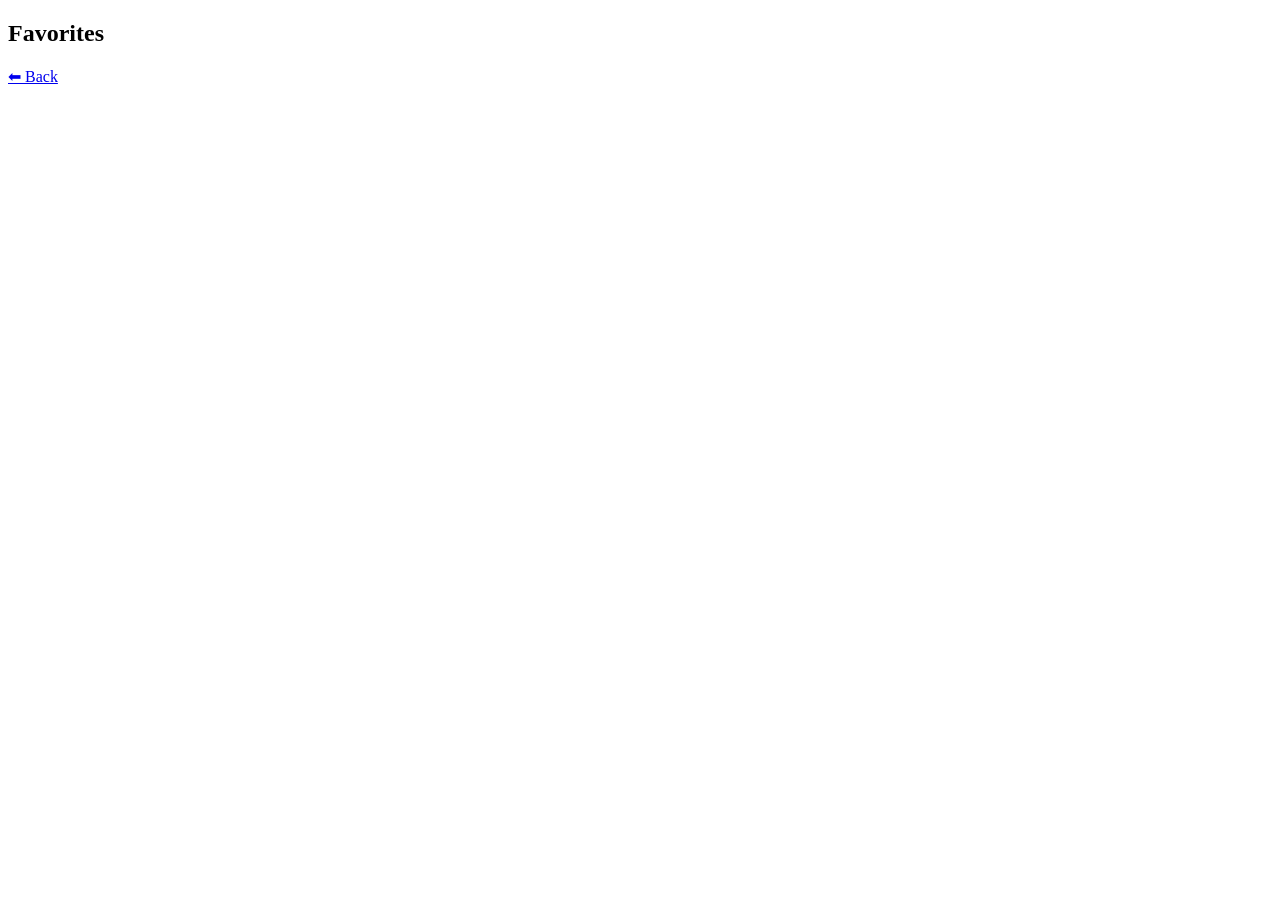
==== favorite.html @ ff2cd1d8 "Add files via upload" ====
<!DOCTYPE html>
<html lang="en">
<head>
  <meta charset="UTF-8">
  <title>Favorites</title>
  <link rel="stylesheet" href="movie.css">
</head>

<body>

  <nav class="navbar">
    <h1>Favorites</h1>
    <a href="index.html">⬅ Back</a>
  </nav>

  <div class="movie-container" id="favoritesContainer">
    <!-- Favorites will appear here -->
  </div>

  <script src="MovieApp.js"></script>
</body>
</html>
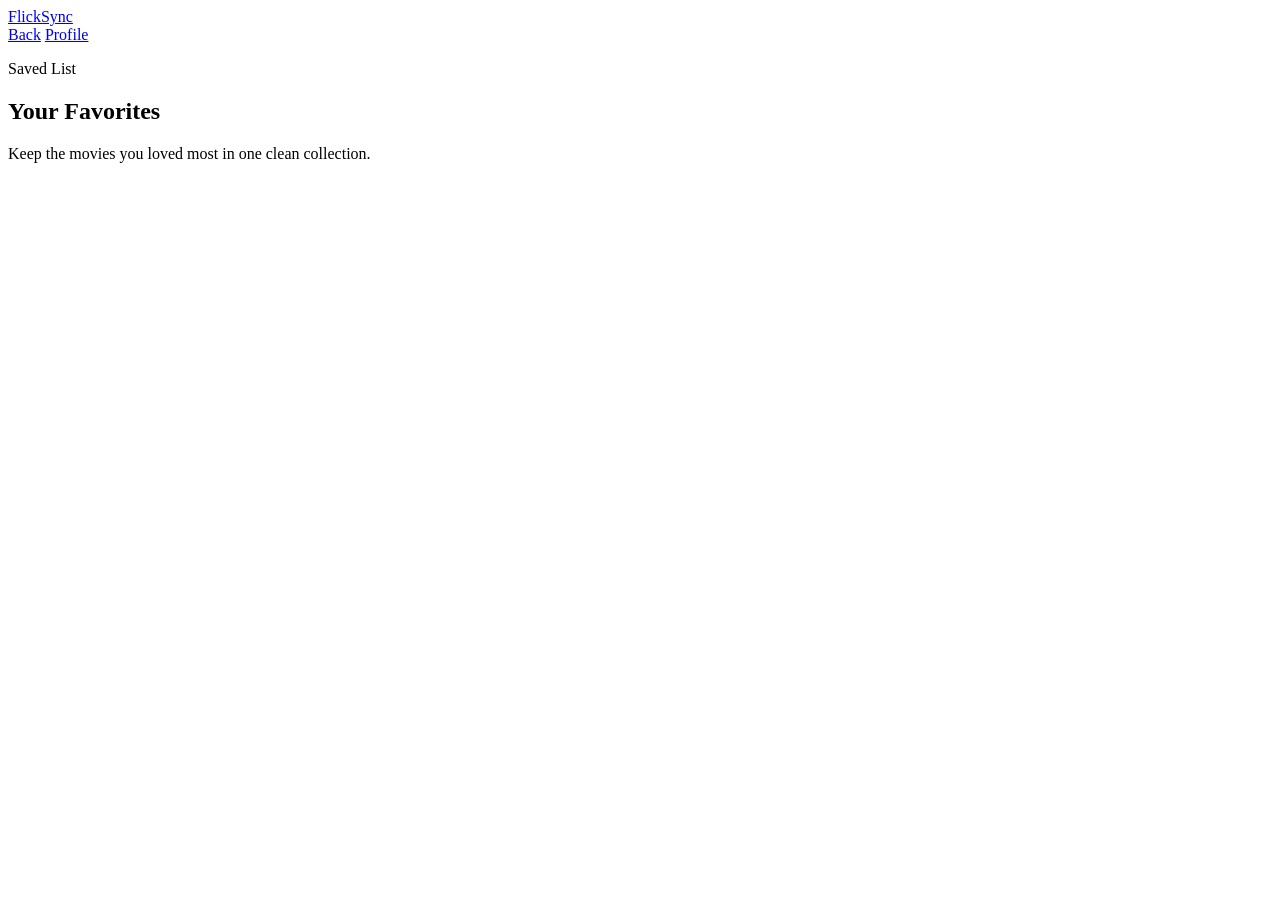
==== commit b4e3e65b: "Add files via upload" ====
--- a/favorite.html
+++ b/favorite.html
@@ -1,22 +1,37 @@
 <!DOCTYPE html>
 <html lang="en">
 <head>
-  <meta charset="UTF-8">
-  <title>Favorites</title>
-  <link rel="stylesheet" href="movie.css">
+ <meta charset="UTF-8">
+ <meta name="viewport" content="width=device-width, initial-scale=1.0">
+ <title>Favorites | FlickSync</title>
+ <link rel="stylesheet" href="movie.css">
 </head>
+<body>
+ <header class="site-header">
+   <nav class="navbar">
+     <a href="index.html" class="brand" aria-label="FlickSync home">
+       <span class="logo">FlickSync</span>
+     </a>
+     <div class="nav-actions">
+       <a href="index.html" class="nav-link">Back</a>
+       <a href="profile.html" class="profile-btn">Profile</a>
+     </div>
+   </nav>
+ </header>
 
-<body>
+ <main class="page-shell">
+   <section class="page-intro">
+     <p class="eyebrow">Saved List</p>
+     <h1>Your Favorites</h1>
+     <p class="hero-text">Keep the movies you loved most in one clean collection.</p>
+   </section>
 
-  <nav class="navbar">
-    <h1>Favorites</h1>
-    <a href="index.html">⬅ Back</a>
-  </nav>
+   <section class="content-section">
+     <div class="movie-container" id="favoritesContainer">
+     </div>
+   </section>
+ </main>
 
-  <div class="movie-container" id="favoritesContainer">
-    <!-- Favorites will appear here -->
-  </div>
-
-  <script src="MovieApp.js"></script>
+ <script src="MovieApp.js"></script>
 </body>
-</html>+</html>
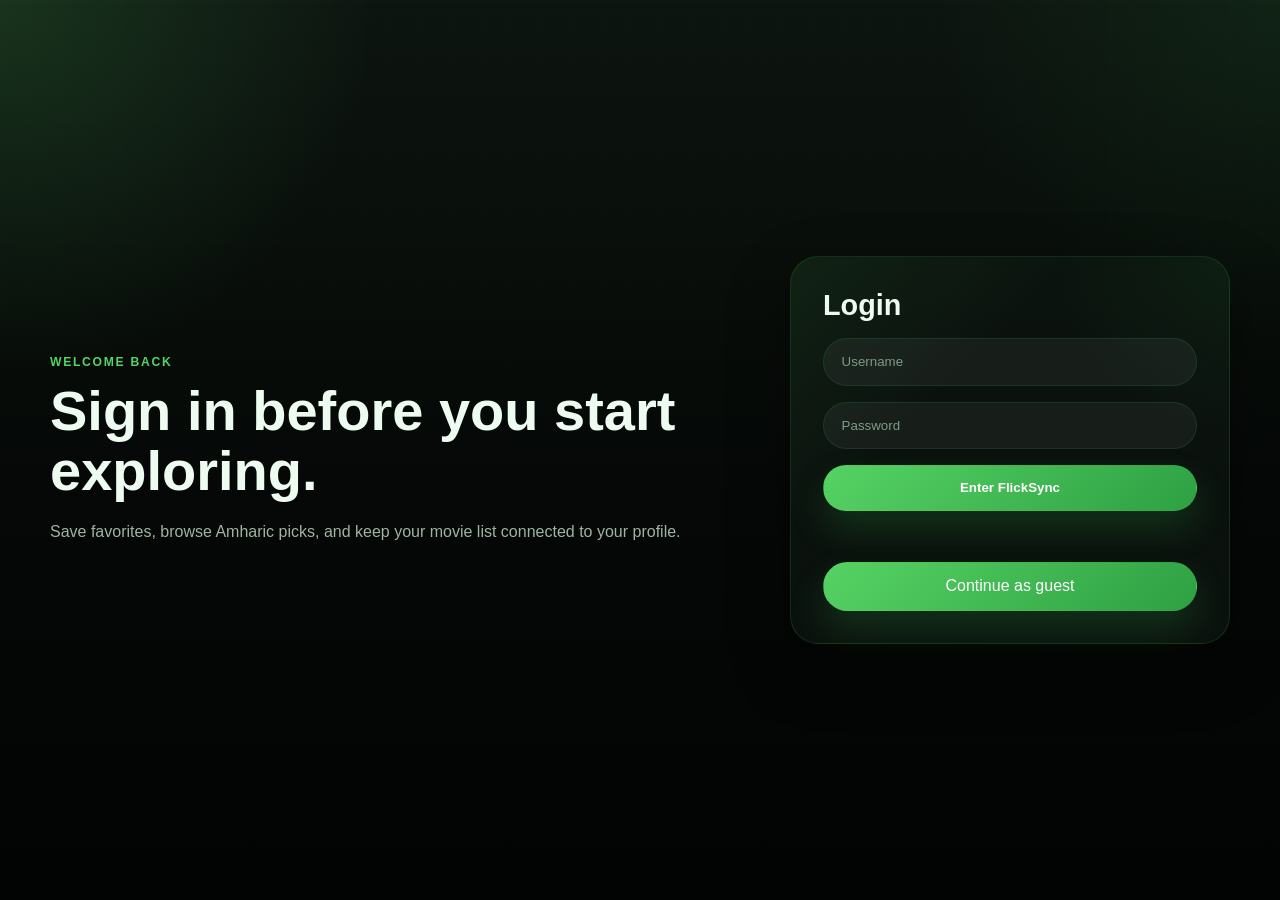
==== commit 0b2e9509: "Finalize FlickSync static movie app" ====
--- a/favorite.html
+++ b/favorite.html
@@ -1,37 +1,53 @@
-<!DOCTYPE html>
-<html lang="en">
-<head>
- <meta charset="UTF-8">
- <meta name="viewport" content="width=device-width, initial-scale=1.0">
- <title>Favorites | FlickSync</title>
- <link rel="stylesheet" href="movie.css">
-</head>
-<body>
- <header class="site-header">
-   <nav class="navbar">
-     <a href="index.html" class="brand" aria-label="FlickSync home">
-       <span class="logo">FlickSync</span>
-     </a>
-     <div class="nav-actions">
-       <a href="index.html" class="nav-link">Back</a>
-       <a href="profile.html" class="profile-btn">Profile</a>
-     </div>
-   </nav>
- </header>
-
- <main class="page-shell">
-   <section class="page-intro">
-     <p class="eyebrow">Saved List</p>
-     <h1>Your Favorites</h1>
-     <p class="hero-text">Keep the movies you loved most in one clean collection.</p>
-   </section>
-
-   <section class="content-section">
-     <div class="movie-container" id="favoritesContainer">
-     </div>
-   </section>
- </main>
-
- <script src="MovieApp.js"></script>
-</body>
-</html>
+<!DOCTYPE html>
+<html lang="en">
+<head>
+  <meta charset="UTF-8">
+  <meta name="viewport" content="width=device-width, initial-scale=1.0">
+  <title>Favorites - FlickSync</title>
+  <link rel="stylesheet" href="Moviegdg.css">
+</head>
+<body>
+
+<header class="site-header">
+  <nav class="navbar">
+    <a href="index.html" class="brand"><span class="logo">FlickSync</span></a>
+    <div class="nav-actions">
+      <a href="index.html" class="nav-link">Home</a>
+      <a href="watchlist.html" class="nav-link">Watchlist</a>
+      <a href="profile.html" class="profile-btn">Profile</a>
+      <button id="logoutBtn" class="nav-link" type="button">Logout</button>
+    </div>
+  </nav>
+</header>
+
+<main class="page-shell">
+  <section class="page-intro favorites-hero">
+    <div>
+      <p class="eyebrow">Saved Collection</p>
+      <h1>Your Favorites</h1>
+      <p class="hero-text">See exactly what you saved, when you saved it, and which genres define your list.</p>
+    </div>
+    <div class="favorites-summary" id="favoritesSummary">
+      <article class="hero-stat">
+        <span class="stat-value" id="favoritesCount">0</span>
+        <span class="stat-label">Saved titles</span>
+      </article>
+      <article class="hero-stat">
+        <span class="stat-value" id="favoriteTopGenre">None yet</span>
+        <span class="stat-label">Top genre</span>
+      </article>
+      <article class="hero-stat">
+        <span class="stat-value" id="favoriteLatest">-</span>
+        <span class="stat-label">Latest saved</span>
+      </article>
+    </div>
+  </section>
+
+  <section class="content-section">
+    <div class="favorites-grid" id="favoritesContainer"></div>
+  </section>
+</main>
+
+<script src="MovieApp.js"></script>
+</body>
+</html>
--- a/Moviegdg.css
+++ b/Moviegdg.css
@@ -0,0 +1,1008 @@
+* {
+  margin: 0;
+  padding: 0;
+  box-sizing: border-box;
+}
+
+:root {
+  --bg: #050806;
+  --bg-soft: #0d1510;
+  --surface: rgba(13, 20, 16, 0.92);
+  --surface-strong: #101712;
+  --surface-hover: #16211a;
+  --text: #eefbf0;
+  --muted: #9fb5a2;
+  --line: rgba(46, 160, 67, 0.2);
+  --accent: #2ea043;
+  --accent-soft: #56d364;
+  --accent-deep: #1a7f37;
+  --shadow: 0 24px 60px rgba(0, 0, 0, 0.38);
+  --radius-lg: 28px;
+  --radius-md: 20px;
+  --radius-sm: 14px;
+  --content-width: min(1180px, calc(100% - 2rem));
+}
+
+body {
+  min-height: 100vh;
+  font-family: "Segoe UI", Tahoma, Geneva, Verdana, sans-serif;
+  color: var(--text);
+  background:
+    radial-gradient(circle at top left, rgba(86, 211, 100, 0.16), transparent 24%),
+    radial-gradient(circle at top right, rgba(46, 160, 67, 0.1), transparent 22%),
+    linear-gradient(180deg, #0d1510 0%, #050806 54%, #020403 100%);
+  overflow-x: hidden;
+}
+
+body::before {
+  content: "";
+  position: fixed;
+  inset: 0;
+  pointer-events: none;
+  background:
+    linear-gradient(rgba(255, 255, 255, 0.018) 1px, transparent 1px),
+    linear-gradient(90deg, rgba(255, 255, 255, 0.018) 1px, transparent 1px);
+  background-size: 30px 30px;
+  mask-image: linear-gradient(180deg, rgba(0, 0, 0, 0.5), transparent 90%);
+}
+
+img {
+  max-width: 100%;
+}
+
+.sr-only {
+  position: absolute;
+  width: 1px;
+  height: 1px;
+  padding: 0;
+  margin: -1px;
+  overflow: hidden;
+  clip: rect(0, 0, 0, 0);
+  white-space: nowrap;
+  border: 0;
+}
+
+.site-header {
+  position: sticky;
+  top: 0;
+  z-index: 1000;
+  backdrop-filter: blur(18px);
+  background: rgba(5, 8, 6, 0.84);
+  border-bottom: 1px solid var(--line);
+}
+
+.navbar {
+  width: var(--content-width);
+  margin: 0 auto;
+  padding: 1rem 0;
+  display: flex;
+  align-items: center;
+  justify-content: space-between;
+  gap: 1rem;
+  flex-wrap: wrap;
+}
+
+.brand {
+  text-decoration: none;
+}
+
+.logo {
+  font-size: clamp(1.7rem, 2.8vw, 2.5rem);
+  font-weight: 800;
+  letter-spacing: 0.05em;
+  text-transform: uppercase;
+  background: linear-gradient(90deg, #eefbf0 0%, #56d364 45%, #2ea043 100%);
+  -webkit-background-clip: text;
+  -webkit-text-fill-color: transparent;
+}
+
+.nav-search {
+  flex: 1 1 340px;
+  max-width: 560px;
+}
+
+.search,
+.login-box input {
+  width: 100%;
+  padding: 0.95rem 1.1rem;
+  border-radius: 999px;
+  border: 1px solid rgba(46, 160, 67, 0.18);
+  background: rgba(255, 255, 255, 0.05);
+  color: var(--text);
+  outline: none;
+  transition: border-color 0.35s ease, box-shadow 0.35s ease, background 0.35s ease, transform 0.35s ease;
+}
+
+.search::placeholder,
+.login-box input::placeholder {
+  color: #7f9a84;
+}
+
+.search:focus,
+.login-box input:focus {
+  transform: translateY(-1px);
+  border-color: rgba(86, 211, 100, 0.56);
+  box-shadow: 0 0 0 4px rgba(46, 160, 67, 0.12);
+  background: rgba(255, 255, 255, 0.08);
+}
+
+.nav-actions {
+  display: flex;
+  align-items: center;
+  gap: 0.75rem;
+  flex-wrap: wrap;
+}
+
+.profile-btn,
+.nav-link,
+.favorites-link a,
+#favBtn,
+#shareBtn,
+.login-box button,
+.text-link {
+  display: inline-flex;
+  align-items: center;
+  justify-content: center;
+  text-decoration: none;
+  border-radius: 999px;
+  font-weight: 700;
+  transition: transform 0.42s cubic-bezier(0.22, 1, 0.36, 1), box-shadow 0.42s cubic-bezier(0.22, 1, 0.36, 1), background 0.3s ease, border-color 0.3s ease, color 0.3s ease;
+}
+
+.profile-btn,
+#favBtn,
+.login-box button {
+  padding: 0.9rem 1.35rem;
+  border: 1px solid transparent;
+  color: #ffffff;
+  background: linear-gradient(135deg, var(--accent-soft), var(--accent));
+  box-shadow: 0 18px 34px rgba(46, 160, 67, 0.22);
+}
+
+.nav-link,
+.favorites-link a,
+#shareBtn,
+.text-link {
+  padding: 0.85rem 1.2rem;
+  color: #f0f6fc;
+  background: rgba(46, 160, 67, 0.12);
+  border: 1px solid rgba(46, 160, 67, 0.24);
+}
+
+button.nav-link,
+button.text-link,
+.tag-pill {
+  font: inherit;
+}
+
+.profile-btn:hover,
+#favBtn:hover,
+.login-box button:hover,
+.nav-link:hover,
+.favorites-link a:hover,
+#shareBtn:hover,
+.text-link:hover {
+  transform: translateY(-3px);
+}
+
+.profile-btn:hover,
+#favBtn:hover,
+.login-box button:hover {
+  box-shadow: 0 22px 38px rgba(46, 160, 67, 0.26);
+}
+
+.nav-link:hover,
+.favorites-link a:hover,
+#shareBtn:hover,
+.text-link:hover {
+  background: rgba(46, 160, 67, 0.18);
+  border-color: rgba(86, 211, 100, 0.4);
+  box-shadow: 0 16px 28px rgba(46, 160, 67, 0.16);
+}
+
+.page-shell,
+.auth-layout {
+  width: var(--content-width);
+  margin: 0 auto;
+}
+
+.page-shell {
+  padding: 2rem 0 3rem;
+}
+
+.hero-section {
+  display: grid;
+  grid-template-columns: minmax(0, 1.4fr) minmax(260px, 0.9fr);
+  gap: 1.25rem;
+  align-items: stretch;
+}
+
+.hero-copy,
+.hero-panel,
+.page-intro,
+.login-box,
+.info-card {
+  background:
+    linear-gradient(135deg, rgba(86, 211, 100, 0.08), transparent 35%),
+    radial-gradient(circle at top right, rgba(46, 160, 67, 0.08), transparent 30%),
+    var(--surface);
+  border: 1px solid var(--line);
+  box-shadow: var(--shadow);
+}
+
+.hero-copy,
+.hero-panel,
+.page-intro,
+.login-box {
+  border-radius: var(--radius-lg);
+}
+
+.hero-copy,
+.hero-panel,
+.page-intro {
+  padding: 2rem;
+}
+
+.eyebrow {
+  margin-bottom: 0.75rem;
+  color: var(--accent-soft);
+  text-transform: uppercase;
+  letter-spacing: 0.14em;
+  font-size: 0.76rem;
+  font-weight: 700;
+}
+
+.hero-copy h1,
+.page-intro h1,
+.auth-copy h1 {
+  font-size: clamp(2rem, 5vw, 3.5rem);
+  line-height: 1.08;
+  margin-bottom: 1rem;
+}
+
+.hero-text,
+.card-text {
+  color: var(--muted);
+  line-height: 1.7;
+  font-size: 1rem;
+}
+
+.hero-panel {
+  display: grid;
+  gap: 1rem;
+}
+
+.hero-stat {
+  padding: 1.15rem 1.2rem;
+  border-radius: var(--radius-md);
+  background: rgba(46, 160, 67, 0.06);
+  border: 1px solid rgba(46, 160, 67, 0.14);
+}
+
+.stat-value {
+  display: block;
+  font-size: 1.8rem;
+  font-weight: 800;
+  margin-bottom: 0.3rem;
+}
+
+.stat-label {
+  color: var(--muted);
+}
+
+.content-section {
+  margin-top: 2rem;
+}
+
+.featured-sections {
+  display: grid;
+  gap: 1.4rem;
+}
+
+.featured-block {
+  padding: 1.4rem;
+  border-radius: var(--radius-lg);
+  border: 1px solid var(--line);
+  background:
+    linear-gradient(135deg, rgba(86, 211, 100, 0.08), transparent 35%),
+    radial-gradient(circle at top right, rgba(46, 160, 67, 0.08), transparent 30%),
+    var(--surface);
+  box-shadow: var(--shadow);
+}
+
+.featured-row {
+  display: grid;
+  grid-template-columns: repeat(auto-fit, minmax(180px, 1fr));
+  gap: 1rem;
+}
+
+.social-grid {
+  display: grid;
+  grid-template-columns: minmax(280px, 0.9fr) minmax(0, 1.3fr);
+  gap: 1.25rem;
+}
+
+.social-panel {
+  padding: 1.4rem;
+  border-radius: var(--radius-lg);
+  border: 1px solid var(--line);
+  background:
+    linear-gradient(135deg, rgba(86, 211, 100, 0.08), transparent 35%),
+    radial-gradient(circle at top right, rgba(46, 160, 67, 0.08), transparent 30%),
+    var(--surface);
+  box-shadow: var(--shadow);
+}
+
+.friend-list,
+.activity-feed {
+  display: grid;
+  gap: 1rem;
+}
+
+.friend-item,
+.activity-item {
+  padding: 1rem 1.1rem;
+  border-radius: var(--radius-md);
+  border: 1px solid rgba(86, 211, 100, 0.16);
+  background: rgba(46, 160, 67, 0.06);
+}
+
+.friend-item {
+  display: flex;
+  justify-content: space-between;
+  align-items: center;
+  gap: 1rem;
+}
+
+.friend-item h3,
+.activity-item p {
+  margin-bottom: 0.35rem;
+}
+
+.friend-item p,
+.activity-item span {
+  color: var(--muted);
+  line-height: 1.5;
+}
+
+.friend-item .genre-pill {
+  white-space: nowrap;
+}
+
+.status-pill {
+  color: #d2ffd9;
+  background: rgba(86, 211, 100, 0.18);
+}
+
+.browse-tags,
+.genre-row,
+.movie-meta {
+  display: flex;
+  flex-wrap: wrap;
+  gap: 0.6rem;
+}
+
+.browse-tags {
+  margin-top: 1.4rem;
+}
+
+.tag-pill,
+.genre-pill {
+  border-radius: 999px;
+  border: 1px solid rgba(86, 211, 100, 0.24);
+  background: rgba(46, 160, 67, 0.1);
+  color: var(--text);
+}
+
+.tag-pill {
+  padding: 0.7rem 1rem;
+  font: inherit;
+  cursor: pointer;
+  transition: transform 0.3s ease, background 0.3s ease, border-color 0.3s ease;
+}
+
+.tag-pill:hover,
+.tag-pill.active {
+  transform: translateY(-2px);
+  background: rgba(86, 211, 100, 0.18);
+  border-color: rgba(86, 211, 100, 0.48);
+}
+
+.genre-pill {
+  padding: 0.35rem 0.7rem;
+  font-size: 0.82rem;
+  color: var(--accent-soft);
+}
+
+.section-heading {
+  margin-bottom: 1.1rem;
+}
+
+.section-heading h2 {
+  font-size: clamp(1.4rem, 2.4vw, 2rem);
+}
+
+.section-heading h2::after,
+.page-intro h1::after {
+  content: "";
+  display: block;
+  width: 78px;
+  height: 4px;
+  margin-top: 0.75rem;
+  border-radius: 999px;
+  background: linear-gradient(90deg, var(--accent-soft), var(--accent-deep));
+}
+
+.results-copy {
+  margin-top: 0.7rem;
+  color: var(--muted);
+  line-height: 1.6;
+}
+
+.streak-container {
+  display: flex;
+  flex-wrap: wrap;
+  gap: 1rem;
+}
+
+.friend-card,
+.movie-card,
+.info-card {
+  position: relative;
+  overflow: hidden;
+}
+
+.friend-card,
+.info-card {
+  border-radius: var(--radius-md);
+  border: 1px solid var(--line);
+  background:
+    linear-gradient(135deg, rgba(86, 211, 100, 0.08), transparent 42%),
+    radial-gradient(circle at top right, rgba(46, 160, 67, 0.07), transparent 28%),
+    var(--surface);
+  box-shadow: var(--shadow);
+}
+
+.friend-card {
+  min-width: 180px;
+  padding: 1rem 1.2rem;
+}
+
+.friend-card p {
+  font-weight: 700;
+}
+
+.movie-container,
+.profile-grid {
+  display: grid;
+  gap: 1.3rem;
+}
+
+.movie-container {
+  grid-template-columns: repeat(auto-fit, minmax(220px, 1fr));
+}
+
+.movie-card {
+  border-radius: var(--radius-lg);
+  background:
+    linear-gradient(180deg, rgba(86, 211, 100, 0.08), transparent 34%),
+    radial-gradient(circle at top right, rgba(46, 160, 67, 0.06), transparent 30%),
+    var(--surface);
+  border: 1px solid var(--line);
+  box-shadow: var(--shadow);
+  cursor: pointer;
+  transition: transform 0.45s cubic-bezier(0.22, 1, 0.36, 1), box-shadow 0.45s cubic-bezier(0.22, 1, 0.36, 1), border-color 0.35s ease, background 0.35s ease;
+}
+
+.compact-card img {
+  height: 240px;
+}
+
+.compact-card .movie-info p {
+  display: -webkit-box;
+  -webkit-box-orient: vertical;
+  -webkit-line-clamp: 3;
+  overflow: hidden;
+}
+
+.friend-card,
+.info-card {
+  transition: transform 0.45s cubic-bezier(0.22, 1, 0.36, 1), box-shadow 0.45s cubic-bezier(0.22, 1, 0.36, 1), border-color 0.35s ease;
+}
+
+.movie-card::before,
+.friend-card::before,
+.info-card::before {
+  content: "";
+  position: absolute;
+  inset: 0;
+  background: linear-gradient(135deg, rgba(86, 211, 100, 0.14), transparent 36%);
+  opacity: 0;
+  pointer-events: none;
+  transition: opacity 0.45s ease;
+}
+
+.movie-card:hover,
+.friend-card:hover,
+.info-card:hover {
+  transform: translateY(-6px);
+  border-color: rgba(86, 211, 100, 0.34);
+}
+
+.movie-card:hover {
+  background:
+    linear-gradient(180deg, rgba(86, 211, 100, 0.12), transparent 34%),
+    radial-gradient(circle at top right, rgba(46, 160, 67, 0.08), transparent 32%),
+    var(--surface-hover);
+  box-shadow: 0 28px 46px rgba(46, 160, 67, 0.18);
+}
+
+.friend-card:hover,
+.info-card:hover {
+  box-shadow: 0 24px 40px rgba(46, 160, 67, 0.12);
+}
+
+.movie-card:hover::before,
+.friend-card:hover::before,
+.info-card:hover::before {
+  opacity: 1;
+}
+
+.movie-card img {
+  display: block;
+  width: 100%;
+  height: 320px;
+  object-fit: cover;
+  background: var(--bg-soft);
+}
+
+.movie-info {
+  padding: 1rem 1rem 1.2rem;
+}
+
+.movie-meta {
+  margin-bottom: 0.7rem;
+  color: var(--accent-soft);
+  font-size: 0.85rem;
+  font-weight: 700;
+}
+
+.movie-info h3 {
+  margin-bottom: 0.45rem;
+  font-size: 1.08rem;
+  line-height: 1.35;
+}
+
+.movie-info p {
+  color: var(--muted);
+  line-height: 1.55;
+}
+
+.genre-row {
+  margin-top: 0.95rem;
+}
+
+.empty-state {
+  padding: 2rem;
+  border-radius: var(--radius-lg);
+  border: 1px solid var(--line);
+  background: rgba(46, 160, 67, 0.08);
+}
+
+.empty-state h3 {
+  margin-bottom: 0.5rem;
+}
+
+.empty-state p {
+  color: var(--muted);
+  line-height: 1.6;
+}
+
+.favorites-link {
+  margin-top: 2rem;
+  text-align: center;
+}
+
+.page-intro {
+  margin-bottom: 1rem;
+}
+
+.favorites-hero {
+  display: grid;
+  grid-template-columns: minmax(0, 1.15fr) minmax(280px, 0.85fr);
+  gap: 1.25rem;
+  align-items: stretch;
+}
+
+.favorites-summary,
+.favorites-grid {
+  display: grid;
+  gap: 1rem;
+}
+
+.favorite-card {
+  display: grid;
+  grid-template-columns: minmax(220px, 260px) minmax(0, 1fr);
+  border-radius: var(--radius-lg);
+  overflow: hidden;
+  border: 1px solid var(--line);
+  background:
+    linear-gradient(180deg, rgba(86, 211, 100, 0.08), transparent 34%),
+    radial-gradient(circle at top right, rgba(46, 160, 67, 0.06), transparent 30%),
+    var(--surface);
+  box-shadow: var(--shadow);
+}
+
+.favorite-card img {
+  width: 100%;
+  height: 100%;
+  min-height: 340px;
+  object-fit: cover;
+  background: var(--bg-soft);
+}
+
+.favorite-content {
+  padding: 1.35rem;
+}
+
+.favorite-topline {
+  display: flex;
+  flex-wrap: wrap;
+  gap: 0.55rem;
+  margin-bottom: 1rem;
+}
+
+.favorite-content h3 {
+  font-size: 1.6rem;
+  margin-bottom: 0.8rem;
+}
+
+.favorite-description,
+.favorite-cast {
+  color: var(--muted);
+  line-height: 1.7;
+}
+
+.favorite-cast {
+  margin-top: 1rem;
+}
+
+.favorite-actions {
+  margin-top: 1.2rem;
+}
+
+.profile-actions {
+  display: flex;
+  flex-wrap: wrap;
+  gap: 0.8rem;
+  margin-top: 1rem;
+}
+
+.profile-grid {
+  grid-template-columns: repeat(auto-fit, minmax(220px, 1fr));
+  margin-top: 1.5rem;
+}
+
+.info-card {
+  padding: 1.5rem;
+}
+
+.info-card h2 {
+  margin-bottom: 0.8rem;
+}
+
+.auth-page {
+  display: flex;
+  align-items: center;
+}
+
+.auth-layout {
+  min-height: 100vh;
+  display: grid;
+  grid-template-columns: minmax(0, 1.2fr) minmax(320px, 440px);
+  gap: 1.5rem;
+  align-items: center;
+  padding: 2rem 0;
+}
+
+.auth-copy {
+  padding: 2rem 0;
+}
+
+.login-box {
+  padding: 2rem;
+  display: grid;
+  gap: 1rem;
+}
+
+.login-box h2 {
+  font-size: 1.8rem;
+}
+
+.login-box button {
+  cursor: pointer;
+}
+
+#error {
+  min-height: 1.2rem;
+  color: #56d364;
+}
+
+.modal {
+  display: none;
+  position: fixed;
+  inset: 0;
+  z-index: 2000;
+  padding: 1.25rem;
+  background: rgba(4, 8, 5, 0.84);
+  backdrop-filter: blur(10px);
+}
+
+.modal-content {
+  width: min(760px, 100%);
+  margin: 3vh auto 0;
+  max-height: 92vh;
+  border-radius: 30px;
+  overflow: hidden;
+  border: 1px solid var(--line);
+  background:
+    linear-gradient(180deg, rgba(86, 211, 100, 0.12), transparent 20%),
+    radial-gradient(circle at top right, rgba(46, 160, 67, 0.08), transparent 28%),
+    var(--surface-strong);
+  box-shadow: 0 34px 80px rgba(0, 0, 0, 0.45);
+  position: relative;
+  display: flex;
+  flex-direction: column;
+}
+
+#modalPoster {
+  display: block;
+  width: 100%;
+  max-height: 320px;
+  object-fit: cover;
+  background: var(--bg-soft);
+  cursor: zoom-in;
+}
+
+.modal-body {
+  padding: 1.6rem;
+  overflow-y: auto;
+}
+
+.modal-body h2 {
+  margin-bottom: 0.8rem;
+  font-size: clamp(1.5rem, 2.5vw, 2rem);
+}
+
+.modal-body p {
+  color: var(--muted);
+  line-height: 1.65;
+  margin-bottom: 0.8rem;
+}
+
+#modalDesc {
+  color: var(--text);
+  white-space: pre-wrap;
+  max-width: 65ch;
+}
+
+.modal-meta {
+  display: flex;
+  gap: 1rem;
+  flex-wrap: wrap;
+}
+
+.modal-actions {
+  display: flex;
+  gap: 0.85rem;
+  flex-wrap: wrap;
+  margin-top: 1.2rem;
+}
+
+.modal-controls {
+  display: flex;
+  gap: 0.85rem;
+  flex-wrap: wrap;
+  margin-top: 0.9rem;
+}
+
+.modal-select {
+  min-width: 180px;
+  padding: 0.85rem 1rem;
+  border-radius: 999px;
+  border: 1px solid rgba(86, 211, 100, 0.24);
+  background: rgba(46, 160, 67, 0.12);
+  color: var(--text);
+  font: inherit;
+}
+
+.modal-select:focus {
+  outline: none;
+  border-color: rgba(86, 211, 100, 0.5);
+  box-shadow: 0 0 0 4px rgba(46, 160, 67, 0.12);
+}
+
+.close-btn {
+  position: absolute;
+  top: 1rem;
+  right: 1rem;
+  width: 44px;
+  height: 44px;
+  border: 1px solid rgba(46, 160, 67, 0.28);
+  border-radius: 50%;
+  background: rgba(46, 160, 67, 0.18);
+  color: #eefbf0;
+  font-size: 1.7rem;
+  line-height: 1;
+  cursor: pointer;
+  transition: transform 0.42s cubic-bezier(0.22, 1, 0.36, 1), background 0.3s ease, border-color 0.3s ease;
+}
+
+.close-btn:hover {
+  transform: rotate(90deg) translateY(-1px);
+  background: rgba(46, 160, 67, 0.28);
+  border-color: rgba(86, 211, 100, 0.42);
+}
+
+.poster-lightbox {
+  display: none;
+  position: fixed;
+  inset: 0;
+  z-index: 2600;
+  align-items: center;
+  justify-content: center;
+  padding: 1.5rem;
+  background: rgba(2, 4, 3, 0.94);
+  backdrop-filter: blur(8px);
+}
+
+#lightboxPoster {
+  max-width: min(92vw, 900px);
+  max-height: 90vh;
+  border-radius: 24px;
+  border: 1px solid rgba(86, 211, 100, 0.24);
+  box-shadow: 0 32px 80px rgba(0, 0, 0, 0.5);
+  object-fit: contain;
+  background: var(--bg-soft);
+}
+
+.toast-stack {
+  position: fixed;
+  right: 1rem;
+  bottom: 1rem;
+  z-index: 3000;
+  display: grid;
+  gap: 0.75rem;
+}
+
+.toast-message {
+  min-width: 220px;
+  max-width: min(360px, calc(100vw - 2rem));
+  padding: 0.95rem 1rem;
+  border-radius: 18px;
+  border: 1px solid rgba(86, 211, 100, 0.26);
+  background:
+    linear-gradient(135deg, rgba(86, 211, 100, 0.16), transparent 42%),
+    var(--surface-strong);
+  color: var(--text);
+  box-shadow: 0 24px 46px rgba(0, 0, 0, 0.32);
+  opacity: 0;
+  transform: translateY(10px);
+  transition: opacity 0.22s ease, transform 0.22s ease;
+}
+
+.toast-message.is-visible {
+  opacity: 1;
+  transform: translateY(0);
+}
+
+.movie-card,
+.friend-card,
+.info-card,
+.hero-copy,
+.hero-panel,
+.page-intro,
+.login-box {
+  animation: rise-in 0.7s ease both;
+}
+
+@keyframes rise-in {
+  from {
+    opacity: 0;
+    transform: translateY(16px);
+  }
+  to {
+    opacity: 1;
+    transform: translateY(0);
+  }
+}
+
+@media (max-width: 900px) {
+  .hero-section,
+  .auth-layout,
+  .favorites-hero,
+  .favorite-card,
+  .social-grid {
+    grid-template-columns: 1fr;
+  }
+
+  .hero-panel {
+    grid-template-columns: repeat(auto-fit, minmax(150px, 1fr));
+  }
+}
+
+@media (max-width: 700px) {
+  :root {
+    --content-width: min(100% - 1.2rem, 1180px);
+  }
+
+  .navbar {
+    padding: 0.9rem 0;
+  }
+
+  .nav-search {
+    order: 3;
+    flex-basis: 100%;
+    max-width: none;
+  }
+
+  .hero-copy,
+  .hero-panel,
+  .page-intro,
+  .login-box,
+  .modal-body,
+  .favorite-content {
+    padding: 1.3rem;
+  }
+
+  .movie-container {
+    grid-template-columns: repeat(auto-fit, minmax(170px, 1fr));
+  }
+
+  .featured-row {
+    grid-template-columns: repeat(auto-fit, minmax(160px, 1fr));
+  }
+
+  .movie-card img {
+    height: 260px;
+  }
+
+  .favorite-card img {
+    min-height: 260px;
+  }
+
+  .modal-actions,
+  .modal-controls {
+    flex-direction: column;
+  }
+
+  #favBtn,
+  #watchlistBtn,
+  .modal-select,
+  #shareBtn,
+  .login-box button,
+  .text-link {
+    width: 100%;
+  }
+}
+
+@media (max-width: 480px) {
+  .nav-actions {
+    width: 100%;
+  }
+
+  .nav-link,
+  .profile-btn {
+    flex: 1 1 100%;
+  }
+
+  .movie-container,
+  .profile-grid {
+    grid-template-columns: 1fr;
+  }
+
+  .friend-item {
+    flex-direction: column;
+    align-items: stretch;
+  }
+}
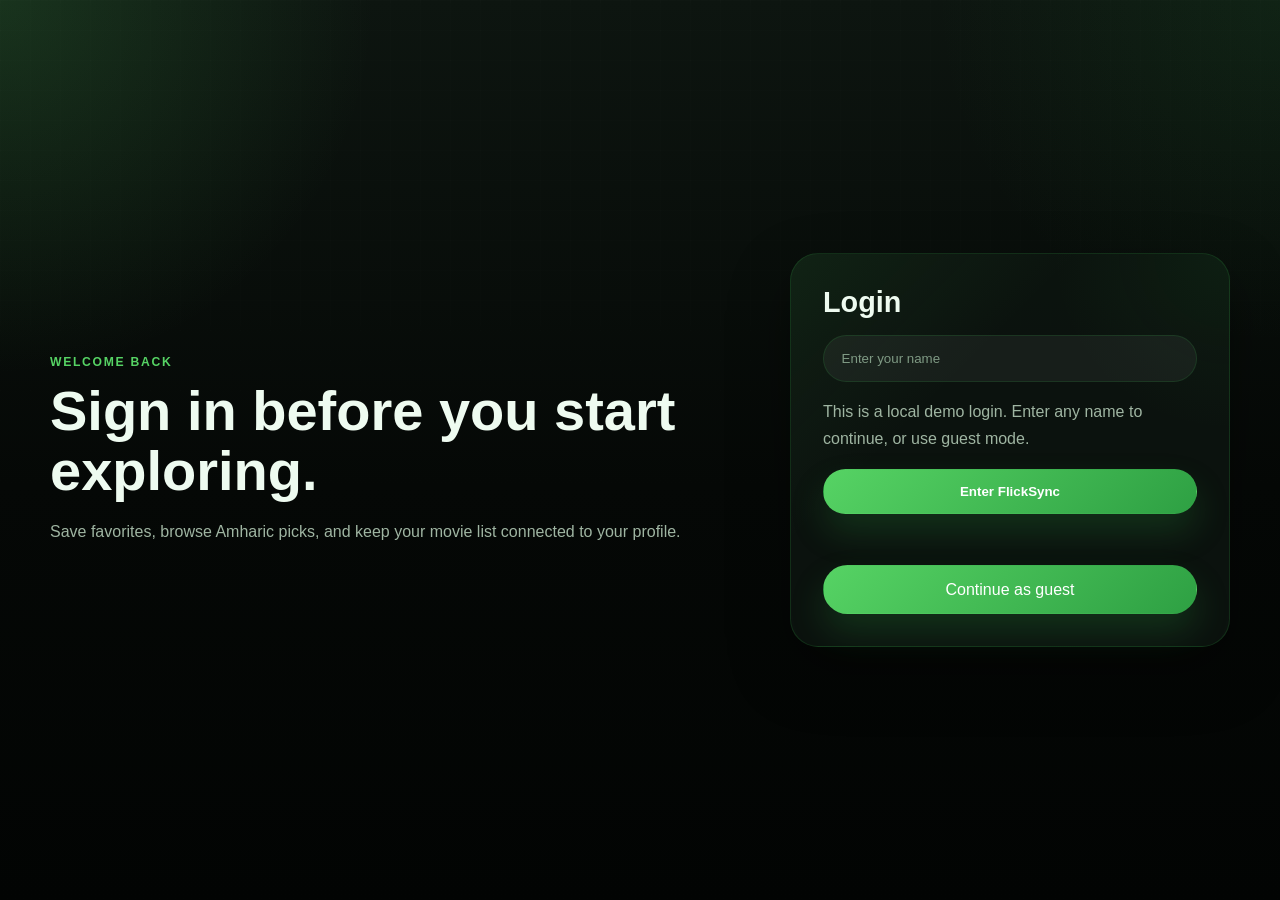
==== commit ed3ebd66: "Fix login flow and clean merge issues" ====
--- a/favorite.html
+++ b/favorite.html
@@ -4,7 +4,7 @@
   <meta charset="UTF-8">
   <meta name="viewport" content="width=device-width, initial-scale=1.0">
   <title>Favorites - FlickSync</title>
-  <link rel="stylesheet" href="Moviegdg.css">
+  <link rel="stylesheet" href="Moviegdg.css?v=2">
 </head>
 <body>
 
@@ -48,6 +48,6 @@
   </section>
 </main>
 
-<script src="MovieApp.js"></script>
+<script src="MovieApp.js?v=2"></script>
 </body>
 </html>
